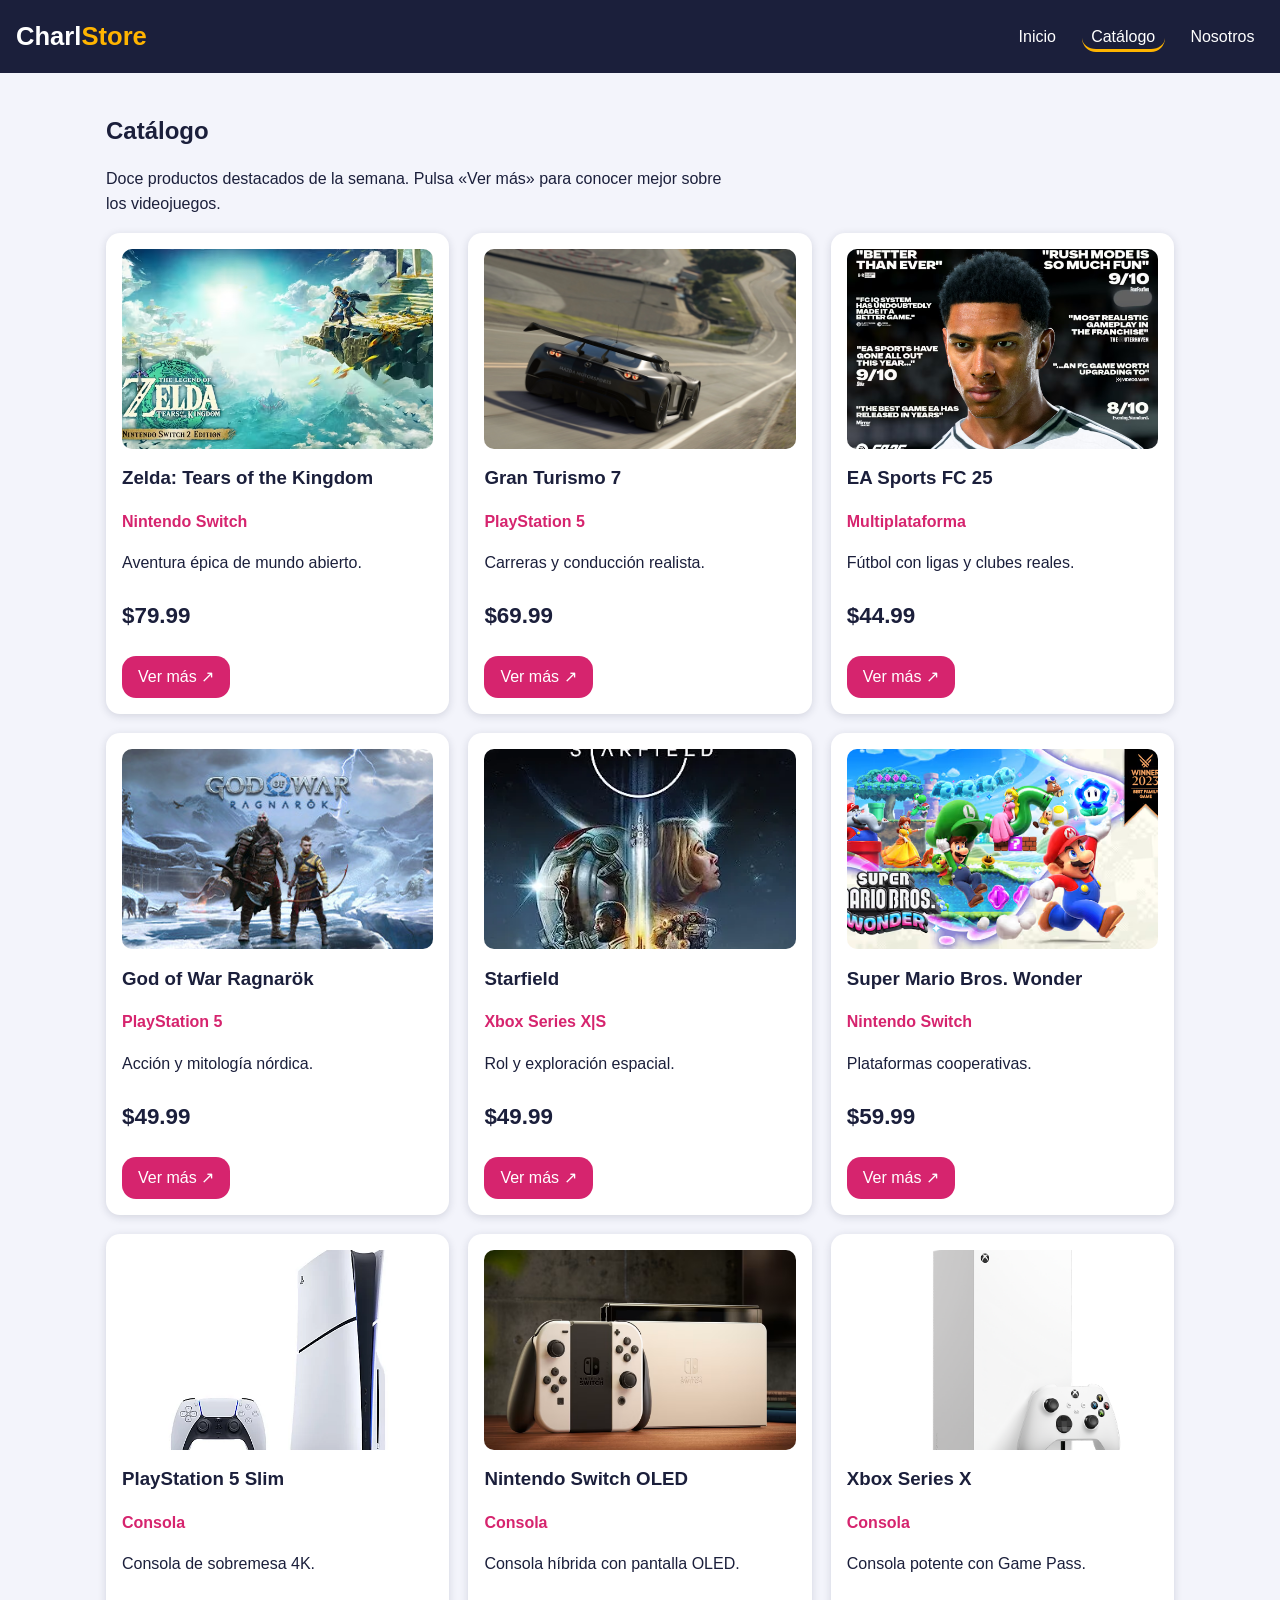
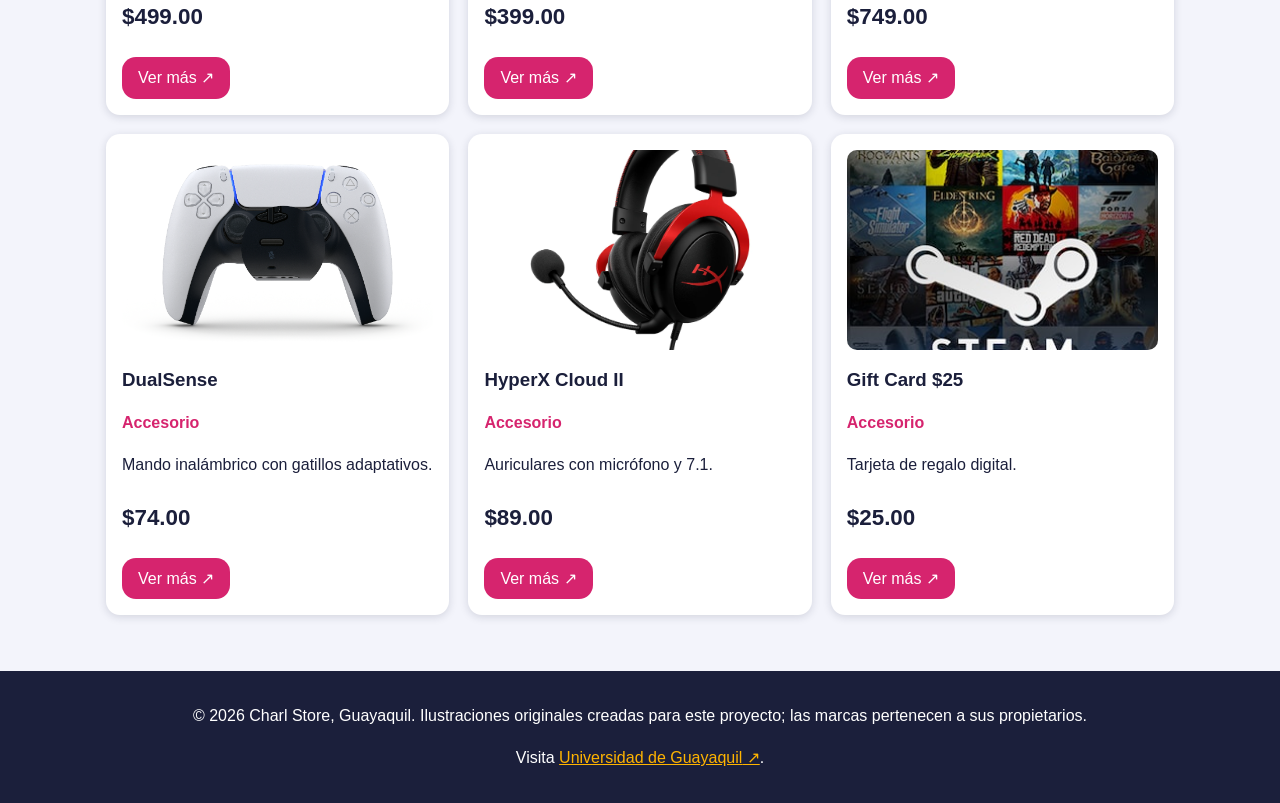
==== catalogo.html @ 26ec6a33 "Add files via upload" ====
<!DOCTYPE html>
<html lang="es">
<head>
  <meta charset="utf-8">
  <meta name="viewport" content="width=device-width, initial-scale=1">
  <meta name="description" content="Catálogo de videojuegos, consolas y accesorios.">
  <title>Catálogo | Charl Store</title>
  <link rel="stylesheet" href="css/styles.css">
</head>
<body>
  <header class="cabecera">
    <a class="logo" href="index.html">Charl<span>Store</span></a>
    <nav aria-label="Menú principal"><ul><li><a href="index.html">Inicio</a></li><li><a href="catalogo.html" class="activo">Catálogo</a></li><li><a href="pagina3.html">Nosotros</a></li></ul></nav>
  </header>
  <main class="contenedor">
    <section>
      <h1>Catálogo</h1>
      <p>Doce productos destacados de la semana. Pulsa «Ver más» para conocer mejor sobre los videojuegos.</p>
      <div class="rejilla">
      <article class="tarjeta">
        <img src="img/Zelda.jpg" width="400" height="300" alt="Ilustración de Zelda: Tears of the Kingdom" loading="lazy">
        <h3>Zelda: Tears of the Kingdom</h3>
        <p class="plataforma">Nintendo Switch</p>
        <p>Aventura épica de mundo abierto.</p>
        <p class="precio">$79.99</p>
        <a class="boton" href="https://www.nintendo.com/us/store/products/the-legend-of-zelda-tears-of-the-kingdom-nintendo-switch-2-edition-switch-2/" target="_blank" rel="noopener">Ver más</a>
      </article>
      <article class="tarjeta">
        <img src="img/GranTurismo.jpg" width="400" height="300" alt="Ilustración de Gran Turismo 7" loading="lazy">
        <h3>Gran Turismo 7</h3>
        <p class="plataforma">PlayStation 5</p>
        <p>Carreras y conducción realista.</p>
        <p class="precio">$69.99</p>
        <a class="boton" href="https://www.playstation.com/en-us/games/gran-turismo-7/" target="_blank" rel="noopener">Ver más</a>
      </article>
      <article class="tarjeta">
        <img src="img/EAsports.jpg" width="400" height="300" alt="Ilustración de EA Sports FC 25" loading="lazy">
        <h3>EA Sports FC 25</h3>
        <p class="plataforma">Multiplataforma</p>
        <p>Fútbol con ligas y clubes reales.</p>
        <p class="precio">$44.99</p>
        <a class="boton" href="https://www.ea.com/games/ea-sports-fc/fc-25" target="_blank" rel="noopener">Ver más</a>
      </article>
      <article class="tarjeta">
        <img src="img/Ragnarok.jpg" width="400" height="300" alt="Ilustración de God of War Ragnarök" loading="lazy">
        <h3>God of War Ragnarök</h3>
        <p class="plataforma">PlayStation 5</p>
        <p>Acción y mitología nórdica.</p>
        <p class="precio">$49.99</p>
        <a class="boton" href="https://www.playstation.com/en-us/games/god-of-war-ragnarok/" target="_blank" rel="noopener">Ver más</a>
      </article>
      <article class="tarjeta">
        <img src="img/Starfield.jpg" width="400" height="300" alt="Ilustración de Starfield" loading="lazy">
        <h3>Starfield</h3>
        <p class="plataforma">Xbox Series X|S</p>
        <p>Rol y exploración espacial.</p>
        <p class="precio">$49.99</p>
        <a class="boton" href="https://www.xbox.com/en-US/games/store/starfield/9ncjsxwztp88" target="_blank" rel="noopener">Ver más</a>
      </article>
      <article class="tarjeta">
        <img src="img/SuperMario.jpg" width="400" height="300" alt="Ilustración de Super Mario Bros. Wonder" loading="lazy">
        <h3>Super Mario Bros. Wonder</h3>
        <p class="plataforma">Nintendo Switch</p>
        <p>Plataformas cooperativas.</p>
        <p class="precio">$59.99</p>
        <a class="boton" href="https://www.nintendo.com/us/store/products/super-mario-bros-wonder-switch/" target="_blank" rel="noopener">Ver más</a>
      </article>
      <article class="tarjeta">
        <img src="img/Play5.jpg" width="400" height="300" alt="Ilustración de PlayStation 5 Slim" loading="lazy">
        <h3>PlayStation 5 Slim</h3>
        <p class="plataforma">Consola</p>
        <p>Consola de sobremesa 4K.</p>
        <p class="precio">$499.00</p>
        <a class="boton" href="https://www.playstation.com/en-us/ps5/" target="_blank" rel="noopener">Ver más</a>
      </article>
      <article class="tarjeta">
        <img src="img/NintendoOled.jpg" width="400" height="300" alt="Ilustración de Nintendo Switch OLED" loading="lazy">
        <h3>Nintendo Switch OLED</h3>
        <p class="plataforma">Consola</p>
        <p>Consola híbrida con pantalla OLED.</p>
        <p class="precio">$399.00</p>
        <a class="boton" href="https://www.nintendo.com/us/gaming-systems/switch/oled-model/" target="_blank" rel="noopener">Ver más</a>
      </article>
      <article class="tarjeta">
        <img src="img/xbox.jpg" width="400" height="300" alt="Ilustración de Xbox Series X" loading="lazy">
        <h3>Xbox Series X</h3>
        <p class="plataforma">Consola</p>
        <p>Consola potente con Game Pass.</p>
        <p class="precio">$749.00</p>
        <a class="boton" href="https://www.xbox.com/en-US/consoles/xbox-series-x" target="_blank" rel="noopener">Ver más</a>
      </article>
      <article class="tarjeta">
        <img src="img/dual.jpg" width="400" height="300" alt="Ilustración de DualSense" loading="lazy">
        <h3>DualSense</h3>
        <p class="plataforma">Accesorio</p>
        <p>Mando inalámbrico con gatillos adaptativos.</p>
        <p class="precio">$74.00</p>
        <a class="boton" href="https://www.playstation.com/en-us/accessories/dualsense-wireless-controller/" target="_blank" rel="noopener">Ver más</a>
      </article>
      <article class="tarjeta">
        <img src="img/Hyper.jpg" width="400" height="300" alt="Ilustración de HyperX Cloud II" loading="lazy">
        <h3>HyperX Cloud II</h3>
        <p class="plataforma">Accesorio</p>
        <p>Auriculares con micrófono y 7.1.</p>
        <p class="precio">$89.00</p>
        <a class="boton" href="https://hyperx.com/products/hyperx-cloud-ii" target="_blank" rel="noopener">Ver más</a>
      </article>
      <article class="tarjeta">
        <img src="img/SteamCard.jpg" width="400" height="300" alt="Ilustración de Gift Card $25" loading="lazy">
        <h3>Gift Card $25</h3>
        <p class="plataforma">Accesorio</p>
        <p>Tarjeta de regalo digital.</p>
        <p class="precio">$25.00</p>
        <a class="boton" href="https://www.g2a.com/steam-gift-card-25-usd-steam-key-global-i10000000258119" target="_blank" rel="noopener">Ver más</a>
      </article>
      </div>
    </section>
  </main>
  <footer class="pie">
    <p>&copy; 2026 Charl Store, Guayaquil. Ilustraciones originales creadas para este proyecto; las marcas pertenecen a sus propietarios.</p>
    <p>Visita <a href="https://www.ug.edu.ec/" target="_blank" rel="noopener">Universidad de Guayaquil</a>.</p>
  </footer>
</body>
</html>
---- css/styles.css ----
/* CSS externo: variables */
:root{--azul:#1b1f3b;--rosa:#d6246e;--ambar:#ffb400;--fondo:#f3f4fb;--radio:14px}
/* Selector universal */
*{box-sizing:border-box}
/* Selector de elemento */
body{margin:0;font-family:"Trebuchet MS",Verdana,sans-serif;background:var(--fondo);color:var(--azul);line-height:1.6}
/* Agrupación */
h1,h2,h3{line-height:1.2}
img{max-width:100%;height:auto;display:block}
/* Selector de clase */
.contenedor{max-width:1100px;margin:0 auto;padding:1.5rem 1rem}
/* Selector de id */
#inicio{background:var(--azul);color:#fff}
/* Maquetación 1: Flexbox */
.cabecera{display:flex;justify-content:space-between;align-items:center;flex-wrap:wrap;gap:.5rem;padding:1rem;background:var(--azul)}
.logo{color:#fff;font-size:1.6rem;font-weight:bold;text-decoration:none}
.logo span{color:var(--ambar)}
nav ul{display:flex;gap:1rem;list-style:none;margin:0;padding:0}
/* Descendiente */
nav a{color:#fff;text-decoration:none;padding:.3rem .6rem;border-radius:var(--radio)}
nav a:hover,nav a:focus{background:var(--rosa)}
nav a.activo{border-bottom:3px solid var(--ambar)}
.categorias{display:flex;flex-wrap:wrap;gap:1rem}
.cat{flex:1 1 220px;background:#fff;padding:1rem;border-left:6px solid var(--rosa);border-radius:var(--radio)}
/* Hijo directo y pseudoclases estructurales */
.ventajas>li{margin-bottom:.4rem}
.ventajas>li:first-child{font-weight:bold}
.ventajas>li:nth-child(even){color:var(--rosa)}
.ventajas>li:last-child::after{content:" ✔"}
/* Hermano adyacente y general */
h2+p{font-size:1.1rem}
h1~p{max-width:70ch}
/* Pseudoelemento */
.hero p::first-line{font-weight:bold}
/* Atributo */
a[target="_blank"]::after{content:" ↗"}
a[href^="http"]{color:var(--rosa)}
input[type="text"],input[type="email"],textarea{width:100%;padding:.5rem;margin-bottom:1rem;border:2px solid var(--azul);border-radius:8px}
input:focus,textarea:focus{outline:3px solid var(--ambar)}
.boton,.boton:visited{display:inline-block;background:var(--rosa);color:#fff;padding:.5rem 1rem;border-radius:var(--radio);text-decoration:none;border:0;font:inherit;cursor:pointer}
.boton:hover{background:var(--ambar);color:var(--azul)}
.aviso{background:#fff;border-left:6px solid var(--ambar);padding:1rem;margin-top:1rem}
table{width:100%;border-collapse:collapse;background:#fff}
th,td{padding:.6rem;border:1px solid var(--azul);text-align:left}
tbody tr:nth-child(odd){background:var(--fondo)}
th{background:var(--azul);color:#fff}
/* Maquetación 2: CSS Grid (móvil: 1 columna) */
.rejilla{display:grid;grid-template-columns:1fr;gap:1.2rem}
.tarjeta{background:#fff;border-radius:var(--radio);padding:1rem;box-shadow:0 2px 8px rgba(27,31,59,.15)}
/* Todas las imágenes del catálogo del mismo tamaño */
.tarjeta img {
    width: 100%;
    height: 200px;
    object-fit: cover;
    object-position: center;
    border-radius: 10px;
}
.tarjeta .plataforma{color:var(--rosa);font-weight:bold;margin:0}
.tarjeta:hover{transform:translateY(-4px)}
.precio{font-size:1.4rem;font-weight:bold}
.pie{background:var(--azul);color:#fff;text-align:center;padding:1rem;margin-top:2rem}
.pie a{color:var(--ambar)}
/* Tableta: 2 columnas */
@media (min-width:600px){.rejilla{grid-template-columns:repeat(2,1fr)}}
/* Escritorio: 3 columnas */
@media (min-width:992px){.rejilla{grid-template-columns:repeat(3,1fr)}}
@media (max-width:480px){nav ul{flex-direction:column;gap:.3rem}}
/* Centrar el contenido principal de Charl Store */
.hero {
    text-align: center;
}

.hero h1 {
    text-align: center;
}

.hero p {
    max-width: 650px;
    margin: 1rem auto;
    text-align: center;
}

.hero .boton {
    display: inline-block;
    margin: 1rem auto;
}
/* Corregir color de los botones Ver más */
a.boton,
a.boton:link,
a.boton:visited {
    background-color: var(--rosa);
    color: white;
    text-decoration: none;
}

a.boton:hover,
a.boton:focus {
    background-color: var(--ambar);
    color: var(--azul);
}
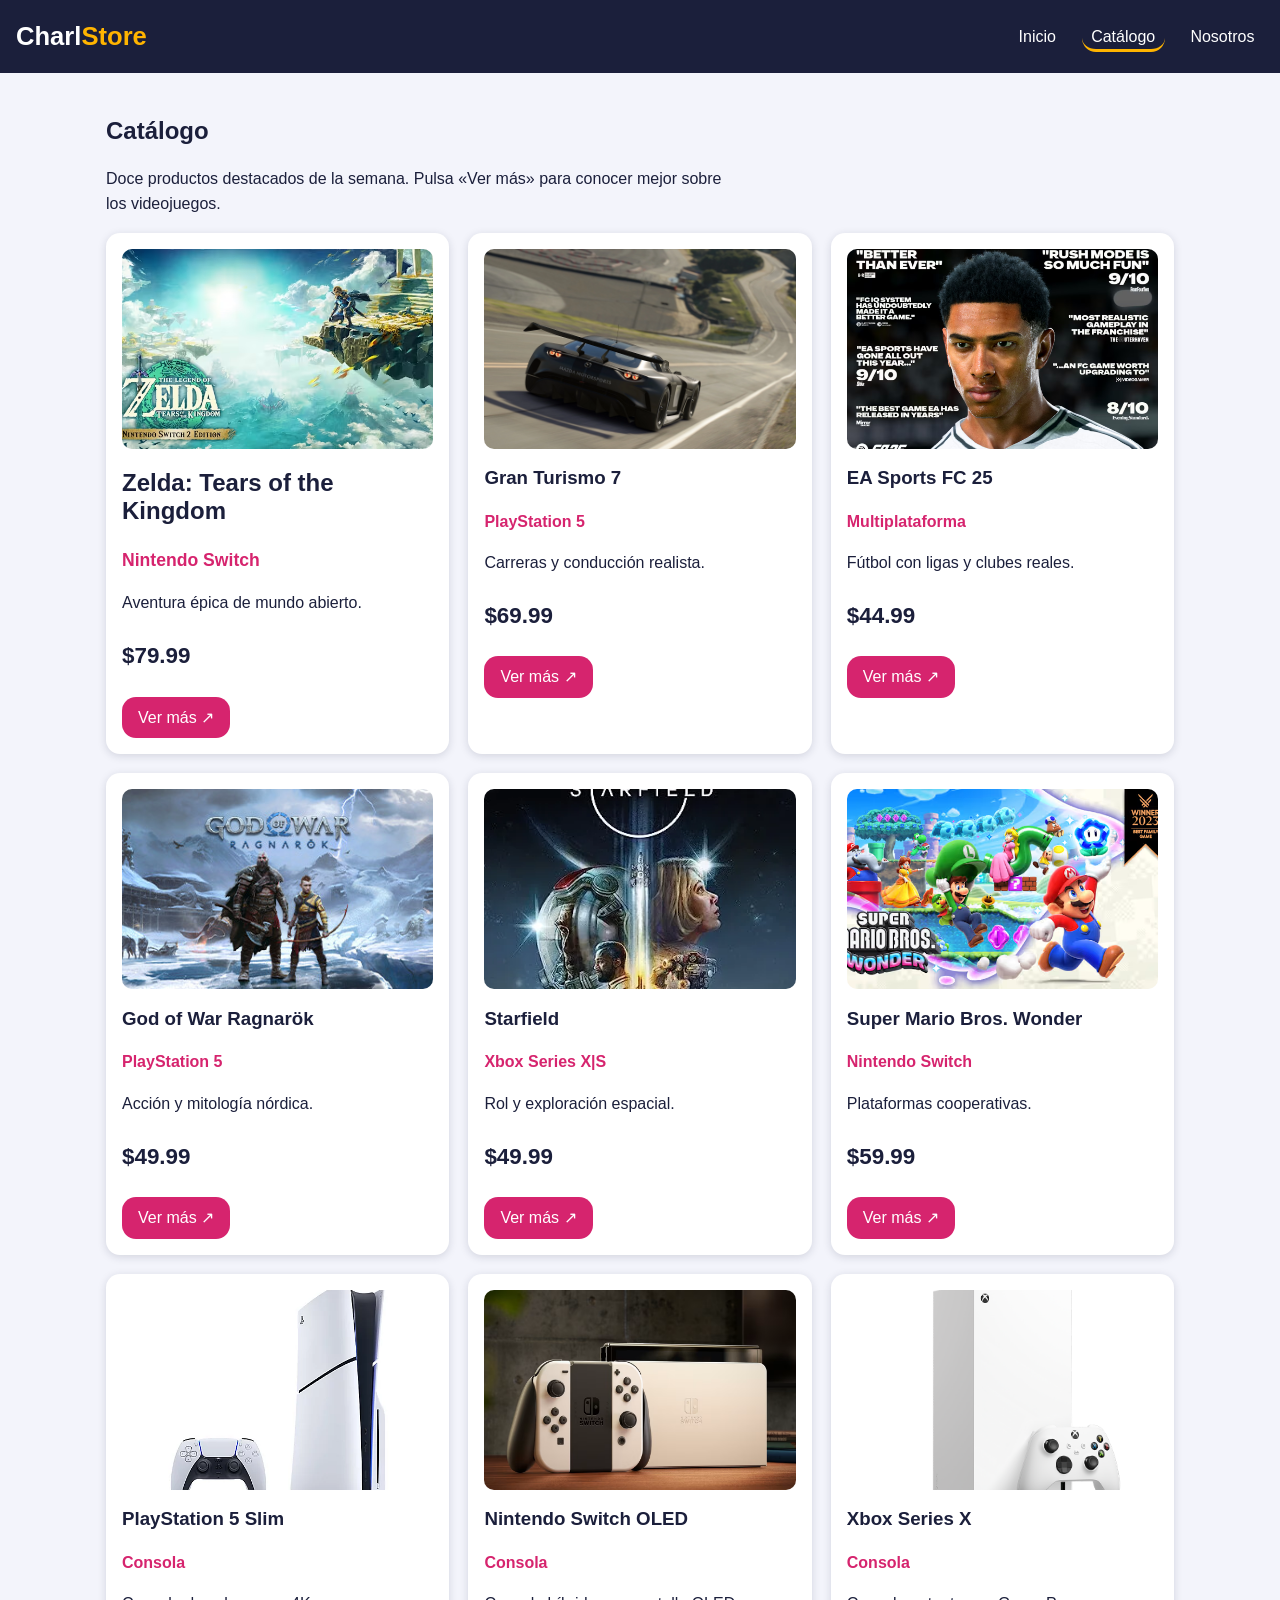
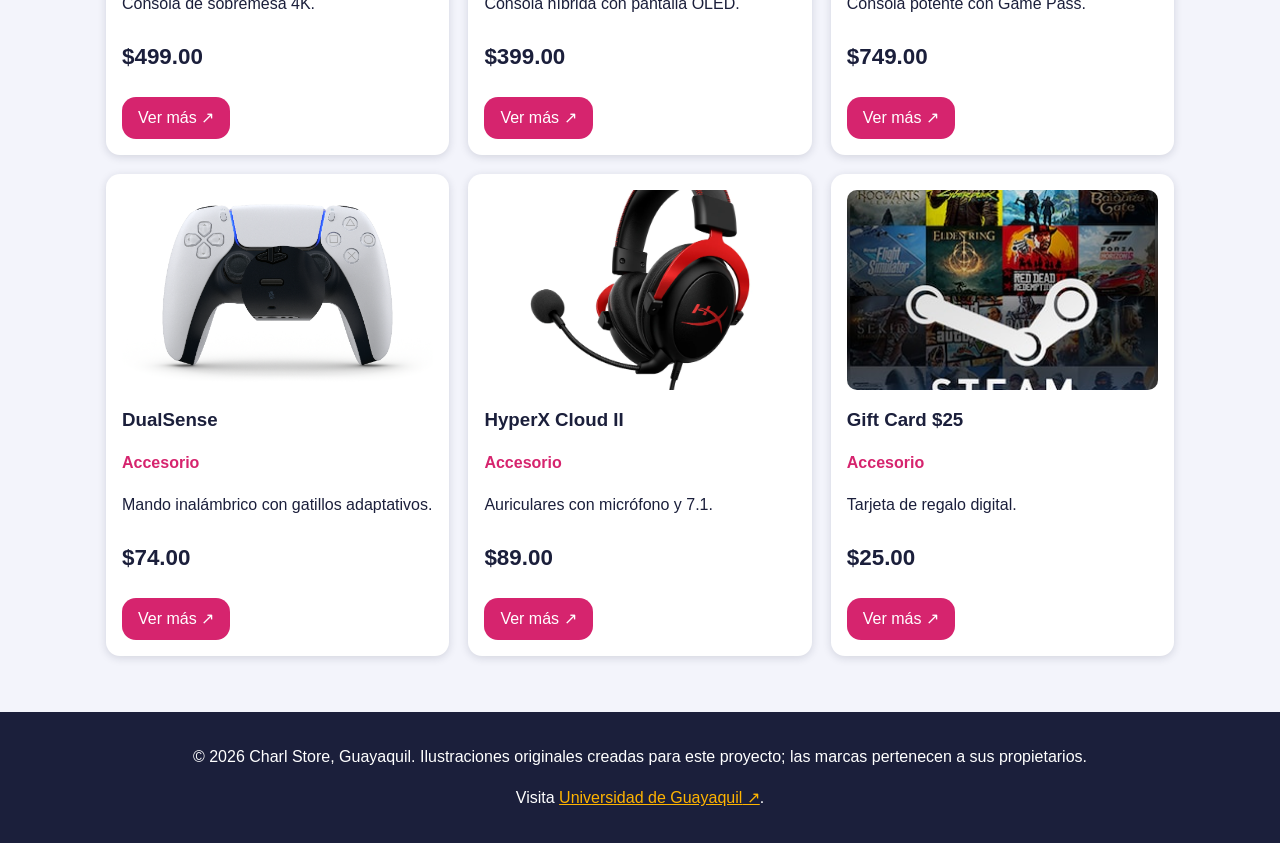
==== commit 31bab68f: "Add files via upload" ====
--- a/catalogo.html
+++ b/catalogo.html
@@ -19,7 +19,7 @@
       <div class="rejilla">
       <article class="tarjeta">
         <img src="img/Zelda.jpg" width="400" height="300" alt="Ilustración de Zelda: Tears of the Kingdom" loading="lazy">
-        <h3>Zelda: Tears of the Kingdom</h3>
+        <h2>Zelda: Tears of the Kingdom</h2>
         <p class="plataforma">Nintendo Switch</p>
         <p>Aventura épica de mundo abierto.</p>
         <p class="precio">$79.99</p>
